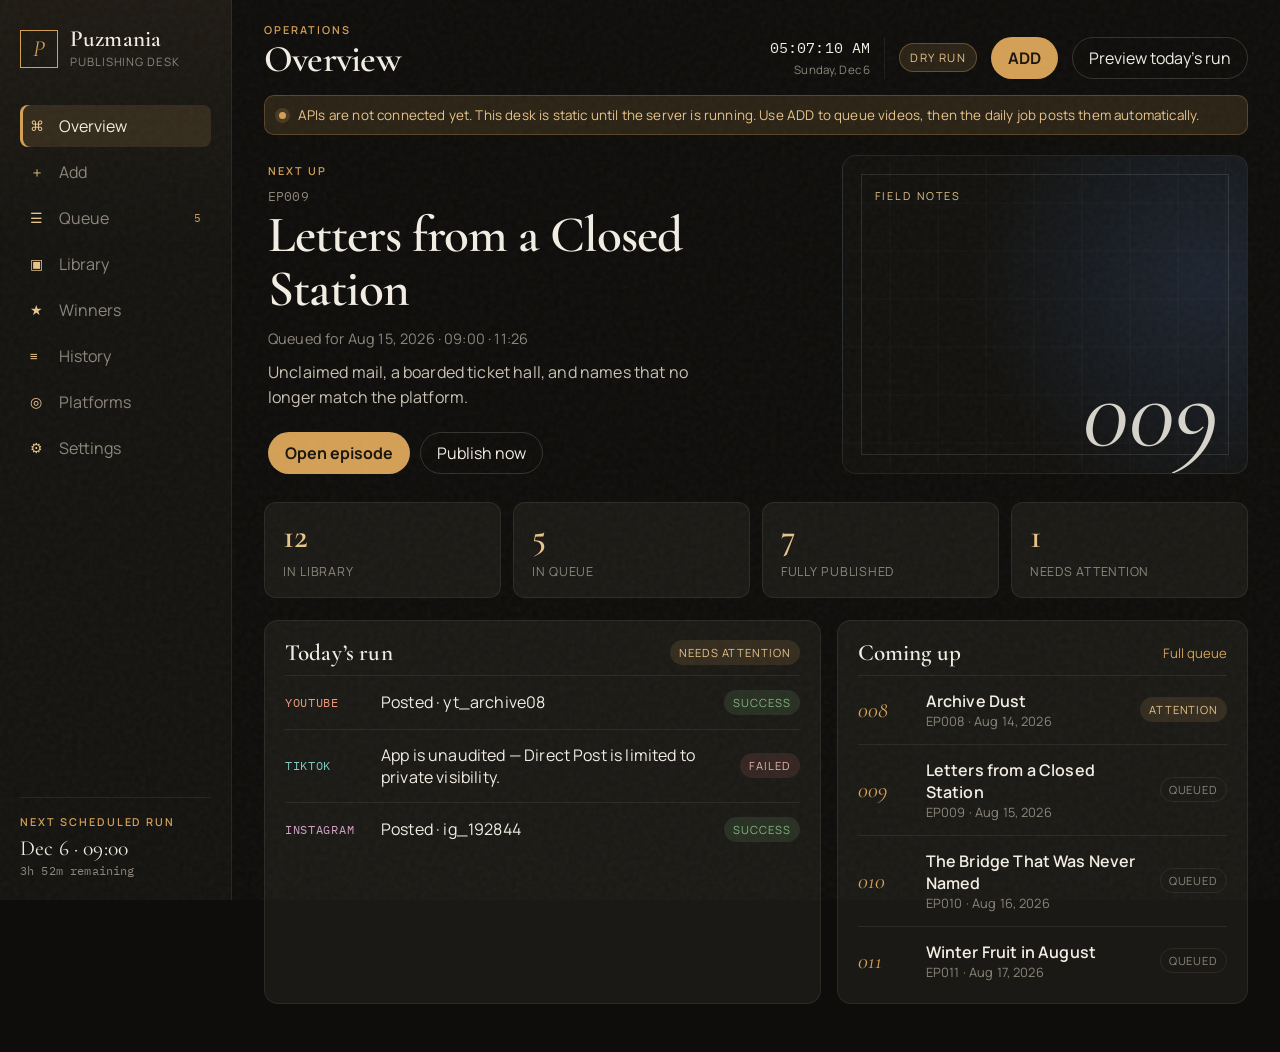
==== frontend/index.html @ 25e217ae "Prepare Puzmania for Railway and publish the source. EOF  Co-authored-by: Cursor <cursoragent@cursor" ====
<!DOCTYPE html>
<html lang="en">
  <head>
    <meta charset="UTF-8" />
    <meta name="viewport" content="width=device-width, initial-scale=1.0" />
    <title>Puzmania — Episode Publishing Desk</title>
    <link rel="icon" href="data:image/svg+xml,%3Csvg xmlns='http://www.w3.org/2000/svg' viewBox='0 0 32 32'%3E%3Crect fill='%230e0d0b' width='32' height='32'/%3E%3Ctext x='7' y='23' font-family='Georgia' font-size='16' fill='%23d4a056'%3EP%3C/text%3E%3C/svg%3E" />
    <link rel="preconnect" href="https://fonts.googleapis.com" />
    <link rel="preconnect" href="https://fonts.gstatic.com" crossorigin />
    <link
      href="https://fonts.googleapis.com/css2?family=Cormorant+Garamond:ital,wght@0,500;0,600;0,700;1,500;1,600&family=IBM+Plex+Mono:wght@400;500&family=Manrope:wght@400;500;600;700&display=swap"
      rel="stylesheet"
    />
    <link rel="stylesheet" href="css/styles.css?v=11" />
  </head>
  <body>
    <div class="grain" aria-hidden="true"></div>

    <aside class="rail">
      <div class="brand">
        <span class="brand-mark">P</span>
        <div>
          <p class="brand-name">Puzmania</p>
          <p class="brand-sub">Publishing desk</p>
        </div>
      </div>

      <nav class="nav" aria-label="Primary">
        <button class="nav-item is-active" data-view="overview">
          <span class="nav-ico" aria-hidden="true">⌘</span>
          Overview
        </button>
        <button class="nav-item" data-view="add">
          <span class="nav-ico" aria-hidden="true">＋</span>
          Add
        </button>
        <button class="nav-item" data-view="queue">
          <span class="nav-ico" aria-hidden="true">☰</span>
          Queue
          <span class="nav-count" id="nav-queue-count">4</span>
        </button>
        <button class="nav-item" data-view="library">
          <span class="nav-ico" aria-hidden="true">▣</span>
          Library
        </button>
        <button class="nav-item" data-view="winners">
          <span class="nav-ico" aria-hidden="true">★</span>
          Winners
        </button>
        <button class="nav-item" data-view="history">
          <span class="nav-ico" aria-hidden="true">≡</span>
          History
        </button>
        <button class="nav-item" data-view="platforms">
          <span class="nav-ico" aria-hidden="true">◎</span>
          Platforms
        </button>
        <button class="nav-item" data-view="settings">
          <span class="nav-ico" aria-hidden="true">⚙</span>
          Settings
        </button>
      </nav>

      <div class="rail-foot">
        <p class="kicker">Next scheduled run</p>
        <p class="next-run" id="next-run-label">15 Aug · 09:00</p>
        <p class="countdown" id="countdown">—</p>
      </div>
    </aside>

    <div class="workspace">
      <header class="topbar">
        <div>
          <p class="kicker" id="view-kicker">Operations</p>
          <h1 class="page-title" id="page-title">Overview</h1>
        </div>
        <div class="topbar-actions">
          <div class="clock-block">
            <span class="clock" id="live-clock">—</span>
            <span class="clock-sub" id="live-date">—</span>
          </div>
          <span class="badge badge-dry" id="dry-badge">Dry run</span>
          <button class="btn btn-primary" type="button" data-view="add">ADD</button>
          <button class="btn btn-ghost" type="button" id="btn-preview-run">Preview today’s run</button>
        </div>
      </header>

      <div class="notice" role="status">
        <span class="notice-dot"></span>
        <p>
          APIs are not connected yet. This desk is static until the server is running.
          Use ADD to queue videos, then the daily job posts them automatically.
        </p>
      </div>

      <main class="stage">
        <section class="view is-active" id="view-overview" data-title="Overview" data-kicker="Operations">
          <div class="hero">
            <div class="hero-copy">
              <p class="kicker">Next up</p>
              <p class="hero-id" id="hero-id">EP009</p>
              <h2 class="hero-title" id="hero-title">Letters from a Closed Station</h2>
              <p class="hero-meta" id="hero-meta">Queued for 15 Aug 2026 · 09:00 · 11:26</p>
              <p class="hero-desc" id="hero-desc"></p>
              <div class="hero-actions">
                <button class="btn btn-primary" type="button" data-action="open-next">Open episode</button>
                <button class="btn btn-ghost" type="button" data-action="simulate-publish">Publish now</button>
              </div>
            </div>
            <div class="hero-cover" id="hero-cover" aria-hidden="true">
              <span class="cover-series">Field Notes</span>
              <span class="cover-ep" id="hero-cover-ep">09</span>
            </div>
          </div>

          <div class="stat-row" id="stat-row"></div>

          <div class="split">
            <article class="panel">
              <div class="panel-head">
                <h3>Today’s run</h3>
                <span class="pill pill-warn" id="today-pill">Needs attention</span>
              </div>
              <ol class="run-list" id="today-run"></ol>
            </article>
            <article class="panel">
              <div class="panel-head">
                <h3>Coming up</h3>
                <button class="linkish" type="button" data-view="queue">Full queue</button>
              </div>
              <div class="coming-list" id="coming-list"></div>
            </article>
          </div>
        </section>

        <section class="view" id="view-add" hidden data-title="Add videos" data-kicker="Upload">
          <p class="lede wide">Select the videos and an optional text file. Choose where they go, the dates, and how many to post each day. They join the queue and publish automatically.</p>
          <form class="add-form" id="add-form">
            <article class="panel add-drop-panel">
              <h3>Files</h3>
              <label class="drop-zone" id="add-drop">
                <input type="file" id="add-videos" accept="video/mp4,video/quicktime,video/webm,.mp4,.mov,.m4v,.webm" multiple />
                <strong>ADD videos</strong>
                <span>Click or drop several videos here</span>
              </label>
              <ul class="file-list" id="add-video-list"></ul>
              <label class="file-pick">
                Text file (titles / captions)
                <input type="file" id="add-captions" accept=".txt,.csv,.md,text/plain,text/csv" />
              </label>
              <p class="hint" id="add-caption-name">Optional. CSV with title,description or one caption per video.</p>
            </article>
            <article class="panel">
              <h3>Where to display</h3>
              <p class="hint">Pick the platforms for this batch.</p>
              <div class="radio-stack" role="radiogroup" aria-label="Platforms">
                <label class="radio"><input type="radio" name="add-platforms" value="youtube" /> YouTube</label>
                <label class="radio"><input type="radio" name="add-platforms" value="instagram" /> Instagram</label>
                <label class="radio"><input type="radio" name="add-platforms" value="youtube_instagram" checked /> YouTube and Instagram</label>
                <label class="radio"><input type="radio" name="add-platforms" value="all" /> YouTube, Instagram, and TikTok</label>
              </div>
            </article>
            <article class="panel">
              <h3>When</h3>
              <div class="fields">
                <label>
                  Start date
                  <input type="date" id="add-start" required />
                </label>
                <label>
                  End date
                  <input type="date" id="add-end" required />
                </label>
                <label>
                  Videos per day
                  <input type="number" id="add-per-day" min="1" max="12" value="1" required />
                </label>
                <label>
                  Batch name
                  <input type="text" id="add-name" placeholder="Optional — e.g. Alien week" />
                </label>
              </div>
              <label class="check">
                <input type="checkbox" id="add-loop" checked />
                If there are not enough videos, start from the beginning again
              </label>
              <p class="add-preview" id="add-preview">Select videos to see the schedule.</p>
            </article>
            <div class="add-foot">
              <button class="btn btn-primary" type="submit" id="add-submit">Add to the list</button>
              <p class="hint" id="add-status"></p>
            </div>
          </form>
          <div class="campaign-list" id="campaign-list"></div>
        </section>

        <section class="view" id="view-queue" hidden data-title="Queue" data-kicker="Publishing">
          <div class="toolbar">
            <p class="lede">One episode leaves this list each scheduled morning. Skip, reorder, or re-trigger without waiting for APIs.</p>
            <div class="toolbar-actions">
              <button class="btn btn-ghost" type="button" id="btn-reset-queue">Restore order</button>
            </div>
          </div>
          <div class="table-wrap">
            <table class="sheet">
              <thead>
                <tr>
                  <th>Order</th>
                  <th>Episode</th>
                  <th>Scheduled</th>
                  <th>YouTube</th>
                  <th>TikTok</th>
                  <th>Instagram</th>
                  <th></th>
                </tr>
              </thead>
              <tbody id="queue-body"></tbody>
            </table>
          </div>
        </section>

        <section class="view" id="view-library" hidden data-title="Library" data-kicker="Catalogue">
          <div class="toolbar">
            <label class="search">
              <span class="sr-only">Search episodes</span>
              <input type="search" id="library-search" placeholder="Search title, id, or tag…" />
            </label>
            <div class="seg" role="tablist" aria-label="Library filter">
              <button class="seg-btn is-active" type="button" data-filter="all">All</button>
              <button class="seg-btn" type="button" data-filter="published">Published</button>
              <button class="seg-btn" type="button" data-filter="queued">Queued</button>
              <button class="seg-btn" type="button" data-filter="attention">Attention</button>
            </div>
          </div>
          <div class="library-grid" id="library-grid"></div>
        </section>

        <section class="view" id="view-winners" hidden data-title="Winners" data-kicker="Competition">
          <div class="toolbar">
            <p class="lede">Every third day the dummy winner clip plays first, with this week’s name written large on the video, then the puzzle video. Until real click-throughs exist, the desk uses a list of usernames and a random score. Later it uses members who tapped a Short and joined the site (clicks × multiplier).</p>
            <a class="btn btn-primary" id="join-site-link" href="/join" target="_blank" rel="noopener">Open join site</a>
          </div>
          <div class="stat-row" id="winners-stats"></div>
          <div class="split">
            <article class="panel">
              <div class="panel-head">
                <h3>On the videos</h3>
                <span class="pill pill-pending" id="next-intro-pill">Next intro —</span>
              </div>
              <ol class="winner-list" id="winner-list"></ol>
            </article>
            <article class="panel">
              <div class="panel-head">
                <h3>Click-through leaderboard</h3>
              </div>
              <p class="hint" id="leaderboard-hint">A visitor is caught the first time they tap a Short and land on the join site. After they sign up, those taps become points.</p>
              <ol class="winner-list" id="leaderboard-list"></ol>
              <form class="feature-form" id="feature-form">
                <label>
                  Use as next video winner
                  <select id="feature-member">
                    <option value="">Pick a real member…</option>
                  </select>
                </label>
                <button class="btn btn-ghost" type="submit">Name on next intro</button>
              </form>
              <p class="hint" id="feature-status"></p>
            </article>
          </div>
        </section>

        <section class="view" id="view-history" hidden data-title="History" data-kicker="Audit">
          <div class="toolbar">
            <p class="lede">Every attempt is kept — success, failure, and system notes. This is sample history until the state store is live.</p>
            <div class="seg">
              <button class="seg-btn is-active" type="button" data-hist="all">All</button>
              <button class="seg-btn" type="button" data-hist="youtube">YouTube</button>
              <button class="seg-btn" type="button" data-hist="tiktok">TikTok</button>
              <button class="seg-btn" type="button" data-hist="instagram">Instagram</button>
            </div>
          </div>
          <ol class="timeline" id="timeline"></ol>
        </section>

        <section class="view" id="view-platforms" hidden data-title="Platforms" data-kicker="Integrations">
          <p class="lede wide">Official APIs only. Connect credentials later — the modules are already isolated so each platform can go live on its own.</p>
          <div class="platform-grid" id="platform-grid"></div>
        </section>

        <section class="view" id="view-settings" hidden data-title="Settings" data-kicker="Configuration">
          <form class="settings" id="settings-form">
            <article class="panel">
              <h3>Schedule</h3>
              <div class="fields">
                <label>
                  Daily publish time
                  <input type="time" name="publishTime" />
                </label>
                <label>
                  Timezone
                  <input type="text" name="timezone" />
                </label>
                <label>
                  Episodes per run
                  <input type="number" name="episodesPerRun" min="1" max="5" />
                </label>
              </div>
            </article>
            <article class="panel">
              <h3>Retry policy</h3>
              <div class="fields">
                <label>
                  Attempts
                  <input type="number" name="retryAttempts" min="1" max="8" />
                </label>
                <label>
                  Backoff
                  <select name="retryBackoff">
                    <option value="exponential">Exponential</option>
                    <option value="linear">Linear</option>
                    <option value="fixed">Fixed delay</option>
                  </select>
                </label>
              </div>
            </article>
            <article class="panel">
              <h3>Notifications</h3>
              <label class="check">
                <input type="checkbox" name="notifyEmail" />
                Daily summary by email
              </label>
              <label class="check">
                <input type="checkbox" name="notifySlack" />
                Slack / Discord webhook
              </label>
              <label class="check">
                <input type="checkbox" name="alertOnFailure" />
                Immediate alert on permanent failure
              </label>
            </article>
            <article class="panel">
              <h3>Weekly winner intro</h3>
              <p class="hint">The clip in data/winner plays first every N days, with the winner’s name written large on the video.</p>
              <div class="fields">
                <label>
                  Winner source
                  <select name="winnerMode">
                    <option value="seed">Random names from our list</option>
                    <option value="clicks">Real members (clicks × multiplier)</option>
                  </select>
                </label>
                <label>
                  Points multiplier
                  <input type="number" name="pointsMultiplier" min="1" max="100000" />
                </label>
                <label>
                  Intro every (days)
                  <input type="number" name="winnerIntroDays" min="1" max="30" />
                </label>
              </div>
            </article>
            <article class="panel">
              <h3>Safety</h3>
              <label class="check">
                <input type="checkbox" name="dryRun" />
                Dry run — do not call platform APIs
              </label>
              <p class="hint">Keep this on until credentials exist. Simulated publishes update local queue state only.</p>
            </article>
            <article class="panel">
              <h3>Desktop icon</h3>
              <p class="hint">Creates a Puzmania shortcut on this Windows desktop. Double-click it to start the desk and open this screen.</p>
              <button class="btn btn-ghost" type="button" id="btn-desktop-shortcut">Create desktop icon</button>
            </article>
            <article class="panel">
              <h3>Google Drive library</h3>
              <p class="hint">For unattended posting, keep videos in Drive. Share the parent folder with the service account email, then set <code>GDRIVE_FOLDER_ID</code> and <code>GDRIVE_SERVICE_ACCOUNT_FILE</code> in <code>.env</code>. Sync runs on startup, every 15 minutes, and before the daily publish.</p>
              <button class="btn btn-ghost" type="button" data-gdrive-sync>Sync from Drive</button>
            </article>
            <div class="settings-foot">
              <button class="btn btn-primary" type="submit">Save settings</button>
              <p class="hint" id="settings-saved" hidden>Saved in this browser.</p>
            </div>
          </form>
        </section>
      </main>
    </div>

    <div class="drawer" id="drawer" hidden>
      <div class="drawer-backdrop" data-close-drawer></div>
      <aside class="drawer-panel" role="dialog" aria-modal="true" aria-labelledby="drawer-title">
        <button class="icon-close" type="button" data-close-drawer aria-label="Close">×</button>
        <p class="kicker" id="drawer-id">EP009</p>
        <h2 id="drawer-title">—</h2>
        <div class="drawer-cover" id="drawer-cover"></div>
        <dl class="meta-list" id="drawer-meta"></dl>
        <div class="platform-rows" id="drawer-platforms"></div>
        <div class="drawer-actions" id="drawer-actions"></div>
      </aside>
    </div>

    <div class="publish-overlay" id="publish-overlay" hidden>
      <div class="publish-card" role="dialog" aria-modal="true" aria-labelledby="publish-title">
        <p class="kicker" id="publish-kicker">Publishing</p>
        <h2 id="publish-title">—</h2>
        <p class="publish-status" id="publish-status">Starting…</p>
        <div class="publish-bar" aria-hidden="true">
          <div class="publish-bar-fill" id="publish-bar-fill"></div>
        </div>
        <ol class="publish-steps" id="publish-steps"></ol>
        <p class="publish-result" id="publish-result" hidden></p>
        <div class="publish-actions">
          <button class="btn btn-primary" type="button" id="publish-dismiss" hidden>Close</button>
        </div>
      </div>
    </div>

    <div class="toasts" id="toasts" aria-live="polite"></div>

    <script src="js/data.js?v=11"></script>
    <script src="js/api.js?v=11"></script>
    <script src="js/app.js?v=11"></script>
  </body>
</html>
---- frontend/css/styles.css ----
:root {
  --bg: #0e0d0b;
  --bg-2: #141310;
  --surface: #1a1915;
  --surface-2: #211f1a;
  --line: rgba(243, 238, 228, 0.08);
  --line-strong: rgba(243, 238, 228, 0.16);
  --text: #f3eee4;
  --muted: #8c867a;
  --faint: #5e5a52;
  --gold: #d4a056;
  --gold-2: #e8c48a;
  --gold-dim: rgba(212, 160, 86, 0.14);
  --ok: #7dba7a;
  --ok-dim: rgba(125, 186, 122, 0.14);
  --warn: #d4a056;
  --bad: #d4726a;
  --bad-dim: rgba(212, 114, 106, 0.14);
  --info: #8aa4b8;
  --yt: #ef9a7a;
  --tt: #7ec8c4;
  --ig: #d4a0c4;
  --serif: "Cormorant Garamond", "Palatino Linotype", Palatino, serif;
  --sans: "Manrope", "Avenir Next", "Segoe UI", sans-serif;
  --mono: "IBM Plex Mono", "Consolas", monospace;
  --rail: 232px;
  --radius: 14px;
  --shadow: 0 24px 60px rgba(0, 0, 0, 0.35);
}

*,
*::before,
*::after {
  box-sizing: border-box;
}

html,
body {
  margin: 0;
  min-height: 100%;
}

body {
  font-family: var(--sans);
  background: var(--bg);
  color: var(--text);
  display: grid;
  grid-template-columns: var(--rail) 1fr;
  min-height: 100vh;
  letter-spacing: 0.01em;
}

button,
input,
select {
  font: inherit;
  color: inherit;
}

button {
  cursor: pointer;
}

h1,
h2,
h3,
p {
  margin: 0;
}

.sr-only {
  position: absolute;
  width: 1px;
  height: 1px;
  padding: 0;
  margin: -1px;
  overflow: hidden;
  clip: rect(0, 0, 0, 0);
  border: 0;
}

.grain {
  pointer-events: none;
  position: fixed;
  inset: 0;
  z-index: 80;
  opacity: 0.045;
  background-image: url("data:image/svg+xml,%3Csvg viewBox='0 0 200 200' xmlns='http://www.w3.org/2000/svg'%3E%3Cfilter id='n'%3E%3CfeTurbulence type='fractalNoise' baseFrequency='0.85' numOctaves='4' stitchTiles='stitch'/%3E%3C/filter%3E%3Crect width='100%25' height='100%25' filter='url(%23n)'/%3E%3C/svg%3E");
}

.kicker {
  font-size: 0.68rem;
  letter-spacing: 0.18em;
  text-transform: uppercase;
  color: var(--gold);
  font-weight: 600;
}

/* Rail */

.rail {
  position: sticky;
  top: 0;
  height: 100vh;
  padding: 28px 20px 22px;
  border-right: 1px solid var(--line);
  background:
    linear-gradient(180deg, rgba(212, 160, 86, 0.05), transparent 28%),
    var(--bg-2);
  display: flex;
  flex-direction: column;
  gap: 36px;
}

.brand {
  display: flex;
  align-items: center;
  gap: 12px;
}

.brand-mark {
  width: 38px;
  height: 38px;
  border: 1px solid var(--gold);
  color: var(--gold);
  display: grid;
  place-items: center;
  font-family: var(--serif);
  font-size: 1.45rem;
  font-style: italic;
}

.brand-name {
  font-family: var(--serif);
  font-size: 1.45rem;
  line-height: 1;
  font-weight: 600;
}

.brand-sub {
  color: var(--muted);
  font-size: 0.72rem;
  margin-top: 3px;
  letter-spacing: 0.08em;
  text-transform: uppercase;
}

.nav {
  display: flex;
  flex-direction: column;
  gap: 4px;
}

.nav-item {
  display: flex;
  align-items: center;
  gap: 10px;
  width: 100%;
  background: transparent;
  border: 0;
  border-radius: 8px;
  color: var(--muted);
  padding: 10px 10px;
  text-align: left;
  transition: background 0.18s, color 0.18s;
}

.nav-item:hover {
  color: var(--text);
  background: rgba(243, 238, 228, 0.04);
}

.nav-item.is-active {
  color: var(--text);
  background: var(--gold-dim);
  box-shadow: inset 3px 0 0 var(--gold);
}

.nav-ico {
  width: 1.2rem;
  color: var(--gold-2);
  font-size: 0.85rem;
}

.nav-count {
  margin-left: auto;
  font-family: var(--mono);
  font-size: 0.7rem;
  color: var(--gold);
}

.rail-foot {
  margin-top: auto;
  padding-top: 16px;
  border-top: 1px solid var(--line);
}

.next-run {
  font-family: var(--serif);
  font-size: 1.35rem;
  margin: 6px 0 2px;
}

.countdown {
  font-family: var(--mono);
  font-size: 0.75rem;
  color: var(--muted);
}

/* Workspace */

.workspace {
  min-width: 0;
  padding: 22px 32px 48px;
}

.topbar {
  display: flex;
  justify-content: space-between;
  align-items: flex-end;
  gap: 24px;
  margin-bottom: 16px;
}

.page-title {
  font-family: var(--serif);
  font-size: 2.35rem;
  font-weight: 600;
  letter-spacing: -0.02em;
  line-height: 1;
  margin-top: 4px;
}

.topbar-actions {
  display: flex;
  align-items: center;
  gap: 14px;
}

.clock-block {
  text-align: right;
  padding-right: 14px;
  border-right: 1px solid var(--line);
}

.clock {
  display: block;
  font-family: var(--mono);
  font-size: 0.95rem;
}

.clock-sub {
  color: var(--muted);
  font-size: 0.72rem;
}

.badge {
  font-size: 0.72rem;
  letter-spacing: 0.12em;
  text-transform: uppercase;
  padding: 6px 10px;
  border-radius: 999px;
  border: 1px solid var(--line-strong);
}

.badge-dry {
  color: var(--gold-2);
  background: var(--gold-dim);
  border-color: rgba(212, 160, 86, 0.35);
}

.badge-live {
  color: var(--ok);
  background: var(--ok-dim);
  border-color: rgba(125, 186, 122, 0.35);
}

.notice {
  display: flex;
  gap: 12px;
  align-items: center;
  padding: 10px 14px;
  border: 1px solid rgba(212, 160, 86, 0.28);
  background: var(--gold-dim);
  border-radius: 10px;
  margin-bottom: 20px;
  color: var(--gold-2);
  font-size: 0.84rem;
  line-height: 1.4;
}

.notice-dot {
  width: 7px;
  height: 7px;
  border-radius: 50%;
  background: var(--gold);
  flex-shrink: 0;
  box-shadow: 0 0 0 4px rgba(212, 160, 86, 0.18);
}

.stage {
  position: relative;
}

.view {
  display: none;
}

.view.is-active {
  display: block;
  animation: rise 0.45s ease;
}

.view[hidden] {
  display: none !important;
}

@keyframes rise {
  from {
    opacity: 0;
    transform: translateY(8px);
  }
  to {
    opacity: 1;
    transform: none;
  }
}

.lede {
  color: var(--muted);
  max-width: 52ch;
  line-height: 1.55;
  font-size: 0.95rem;
}

.lede.wide {
  max-width: 70ch;
  margin-bottom: 22px;
}

/* Buttons */

.btn {
  border-radius: 999px;
  padding: 9px 16px;
  border: 1px solid transparent;
  transition: transform 0.15s, background 0.15s, border-color 0.15s;
}

.btn:hover {
  transform: translateY(-1px);
}

.btn-primary {
  background: var(--gold);
  color: #1a140c;
  font-weight: 700;
}

.btn-primary:hover {
  background: var(--gold-2);
}

.btn-ghost {
  background: transparent;
  border-color: var(--line-strong);
  color: var(--text);
}

.btn-ghost:hover {
  border-color: var(--gold);
}

.btn-danger {
  background: transparent;
  border-color: rgba(212, 114, 106, 0.45);
  color: #e7b4af;
}

.linkish {
  background: none;
  border: 0;
  color: var(--gold);
  padding: 0;
  font-size: 0.82rem;
}

.linkish:hover {
  color: var(--gold-2);
}

/* Hero */

.hero {
  display: grid;
  grid-template-columns: 1.15fr 0.85fr;
  gap: 28px;
  align-items: stretch;
  margin-bottom: 28px;
}

.hero-copy {
  padding: 8px 4px 0;
}

.hero-id {
  font-family: var(--mono);
  color: var(--muted);
  margin: 10px 0 4px;
  font-size: 0.82rem;
}

.hero-title {
  font-family: var(--serif);
  font-size: clamp(2.2rem, 4vw, 3.4rem);
  font-weight: 600;
  line-height: 1.05;
  letter-spacing: -0.02em;
}

.hero-meta {
  margin: 12px 0;
  color: var(--muted);
  font-size: 0.9rem;
}

.hero-desc {
  color: #c9c2b4;
  line-height: 1.55;
  max-width: 46ch;
}

.hero-actions {
  display: flex;
  gap: 10px;
  margin-top: 22px;
}

.hero-cover,
.card-cover,
.drawer-cover {
  position: relative;
  overflow: hidden;
  border-radius: var(--radius);
  min-height: 280px;
  border: 1px solid var(--line);
  background:
    radial-gradient(circle at 20% 20%, rgba(243, 238, 228, 0.14), transparent 42%),
    linear-gradient(145deg, #2a241c, #12110e 62%);
}

.hero-cover::before,
.card-cover::before,
.drawer-cover::before {
  content: "";
  position: absolute;
  inset: 0;
  background:
    linear-gradient(90deg, transparent 0, transparent 46px, rgba(243, 238, 228, 0.05) 47px, transparent 48px),
    linear-gradient(180deg, transparent 0, transparent 46px, rgba(243, 238, 228, 0.05) 47px, transparent 48px);
  background-size: 48px 48px;
  opacity: 0.7;
}

.hero-cover::after,
.card-cover::after {
  content: "";
  position: absolute;
  inset: 18px;
  border: 1px solid rgba(243, 238, 228, 0.12);
  pointer-events: none;
}

.cover-series,
.cover-ep {
  position: absolute;
  z-index: 1;
}

.cover-series {
  top: 32px;
  left: 32px;
  letter-spacing: 0.2em;
  text-transform: uppercase;
  font-size: 0.68rem;
  color: var(--gold-2);
}

.cover-ep {
  right: 28px;
  bottom: 18px;
  font-family: var(--serif);
  font-size: 6.5rem;
  font-style: italic;
  line-height: 0.8;
  color: rgba(243, 238, 228, 0.88);
}

.tone-0 { background: radial-gradient(circle at 80% 10%, #3d2a1c, #12110e 58%); }
.tone-1 { background: radial-gradient(circle at 20% 80%, #1c2e2c, #12110e 58%); }
.tone-2 { background: radial-gradient(circle at 70% 70%, #2c1c2a, #12110e 58%); }
.tone-3 { background: radial-gradient(circle at 10% 30%, #2a2618, #12110e 58%); }
.tone-4 { background: radial-gradient(circle at 90% 40%, #1c2430, #12110e 58%); }

/* Stats + panels */

.stat-row {
  display: grid;
  grid-template-columns: repeat(4, 1fr);
  gap: 12px;
  margin-bottom: 22px;
}

.stat {
  background: var(--surface);
  border: 1px solid var(--line);
  border-radius: 12px;
  padding: 16px 18px;
}

.stat b {
  display: block;
  font-family: var(--serif);
  font-size: 2.15rem;
  font-weight: 600;
  line-height: 1;
  margin-bottom: 6px;
  color: var(--gold-2);
}

.stat span {
  color: var(--muted);
  font-size: 0.78rem;
  letter-spacing: 0.06em;
  text-transform: uppercase;
}

.split {
  display: grid;
  grid-template-columns: 1.15fr 0.85fr;
  gap: 16px;
}

.panel {
  background: var(--surface);
  border: 1px solid var(--line);
  border-radius: var(--radius);
  padding: 18px 20px 8px;
}

.panel-head {
  display: flex;
  justify-content: space-between;
  align-items: center;
  margin-bottom: 8px;
}

.panel h3 {
  font-family: var(--serif);
  font-size: 1.45rem;
  font-weight: 600;
}

.pill {
  font-size: 0.7rem;
  letter-spacing: 0.08em;
  text-transform: uppercase;
  padding: 4px 8px;
  border-radius: 999px;
  border: 1px solid var(--line);
}

.pill-ok { color: var(--ok); background: var(--ok-dim); border-color: transparent; }
.pill-warn { color: var(--gold-2); background: var(--gold-dim); border-color: transparent; }
.pill-bad { color: #e7b4af; background: var(--bad-dim); border-color: transparent; }
.pill-pending { color: var(--muted); }

.run-list,
.coming-list,
.timeline {
  list-style: none;
  margin: 0;
  padding: 0;
}

.run-item,
.coming-item,
.time-item {
  display: grid;
  gap: 4px;
  padding: 14px 0;
  border-top: 1px solid var(--line);
}

.run-item {
  grid-template-columns: 92px 1fr auto;
  align-items: center;
}

.run-item .plat {
  font-family: var(--mono);
  font-size: 0.72rem;
  letter-spacing: 0.06em;
  text-transform: uppercase;
}

.plat.youtube { color: var(--yt); }
.plat.tiktok { color: var(--tt); }
.plat.instagram { color: var(--ig); }
.plat.system { color: var(--info); }

.coming-item {
  grid-template-columns: 64px 1fr auto;
  align-items: center;
  cursor: pointer;
}

.coming-item:hover .coming-title {
  color: var(--gold-2);
}

.coming-num {
  font-family: var(--serif);
  font-size: 1.4rem;
  font-style: italic;
  color: var(--gold);
}

.coming-title {
  font-weight: 600;
}

.coming-sub {
  color: var(--muted);
  font-size: 0.8rem;
}

/* Toolbar / table / library */

.toolbar {
  display: flex;
  justify-content: space-between;
  align-items: flex-end;
  gap: 16px;
  margin-bottom: 18px;
}

.search input,
.fields input,
.fields select {
  background: var(--surface);
  border: 1px solid var(--line-strong);
  border-radius: 10px;
  padding: 10px 12px;
  outline: none;
  min-width: 260px;
}

.search input:focus,
.fields input:focus,
.fields select:focus {
  border-color: var(--gold);
}

.seg {
  display: flex;
  gap: 4px;
  background: var(--surface);
  padding: 4px;
  border-radius: 999px;
  border: 1px solid var(--line);
}

.seg-btn {
  background: transparent;
  border: 0;
  color: var(--muted);
  padding: 6px 12px;
  border-radius: 999px;
}

.seg-btn.is-active {
  background: var(--gold-dim);
  color: var(--text);
}

.table-wrap {
  overflow: auto;
  border: 1px solid var(--line);
  border-radius: var(--radius);
  background: var(--surface);
}

.sheet {
  width: 100%;
  border-collapse: collapse;
  font-size: 0.9rem;
}

.sheet th {
  text-align: left;
  font-size: 0.7rem;
  letter-spacing: 0.12em;
  text-transform: uppercase;
  color: var(--muted);
  font-weight: 600;
  padding: 14px 16px;
  border-bottom: 1px solid var(--line);
}

.mono {
  font-family: var(--mono);
  font-size: 0.8rem;
  color: var(--muted);
}

.sheet td {
  padding: 14px 16px;
  border-bottom: 1px solid var(--line);
  vertical-align: middle;
}

.sheet tr:last-child td {
  border-bottom: 0;
}

.sheet tr:hover td {
  background: rgba(243, 238, 228, 0.025);
}

.ep-cell {
  display: flex;
  flex-direction: column;
  gap: 2px;
}

.ep-cell strong {
  font-weight: 600;
}

.ep-cell small {
  color: var(--muted);
  font-family: var(--mono);
  font-size: 0.72rem;
}

.row-actions {
  display: flex;
  gap: 6px;
  justify-content: flex-end;
}

.icon-btn {
  width: 32px;
  height: 32px;
  border-radius: 8px;
  border: 1px solid var(--line-strong);
  background: transparent;
  color: var(--text);
}

.icon-btn:hover:not(:disabled) {
  border-color: var(--gold);
  color: var(--gold);
}

.icon-btn:disabled {
  opacity: 0.3;
  cursor: not-allowed;
}

.library-grid {
  display: grid;
  grid-template-columns: repeat(auto-fill, minmax(240px, 1fr));
  gap: 16px;
}

.card {
  background: var(--surface);
  border: 1px solid var(--line);
  border-radius: var(--radius);
  overflow: hidden;
  cursor: pointer;
  transition: border-color 0.18s, transform 0.18s;
}

.card:hover {
  border-color: rgba(212, 160, 86, 0.45);
  transform: translateY(-2px);
}

.card-cover {
  min-height: 150px;
  border: 0;
  border-radius: 0;
}

.card-cover .cover-ep {
  font-size: 3.6rem;
  right: 16px;
  bottom: 8px;
}

.card-cover .cover-series {
  top: 16px;
  left: 16px;
}

.card-body {
  padding: 14px 16px 16px;
}

.card-body h3 {
  font-family: var(--serif);
  font-size: 1.25rem;
  line-height: 1.2;
  margin: 6px 0 8px;
}

.dots {
  display: flex;
  gap: 6px;
}

.dot {
  width: 8px;
  height: 8px;
  border-radius: 50%;
  background: var(--faint);
}

.dot.success { background: var(--ok); }
.dot.failed { background: var(--bad); }
.dot.pending { background: #6d675c; }
.dot.skipped { background: var(--info); }

/* Timeline */

.timeline {
  border-left: 1px solid var(--line-strong);
  margin-left: 8px;
}

.time-item {
  padding: 0 0 22px 22px;
  position: relative;
  border: 0;
  display: block;
}

.time-item::before {
  content: "";
  position: absolute;
  left: -5px;
  top: 6px;
  width: 9px;
  height: 9px;
  border-radius: 50%;
  background: var(--gold);
}

.time-item.failed::before { background: var(--bad); }
.time-item.success::before { background: var(--ok); }
.time-item.info::before { background: var(--info); }

.time-when {
  font-family: var(--mono);
  font-size: 0.72rem;
  color: var(--muted);
}

.time-detail {
  margin-top: 4px;
  color: #c9c2b4;
  line-height: 1.45;
}

/* Platforms */

.platform-grid {
  display: grid;
  grid-template-columns: repeat(3, 1fr);
  gap: 16px;
}

.plat-card {
  background: var(--surface);
  border: 1px solid var(--line);
  border-radius: var(--radius);
  padding: 22px;
  display: flex;
  flex-direction: column;
  gap: 12px;
  min-height: 280px;
}

.plat-card h3 {
  font-family: var(--serif);
  font-size: 2rem;
}

.plat-card .api {
  font-family: var(--mono);
  font-size: 0.75rem;
  color: var(--muted);
}

.plat-card p {
  color: #c9c2b4;
  line-height: 1.5;
  font-size: 0.92rem;
}

.switch {
  display: flex;
  align-items: center;
  justify-content: space-between;
  gap: 12px;
  margin-top: auto;
  padding-top: 12px;
  border-top: 1px solid var(--line);
  font-size: 0.85rem;
}

.toggle {
  width: 42px;
  height: 24px;
  border-radius: 999px;
  border: 0;
  background: #3a372f;
  position: relative;
}

.toggle::after {
  content: "";
  position: absolute;
  top: 3px;
  left: 3px;
  width: 18px;
  height: 18px;
  border-radius: 50%;
  background: #c9c2b4;
  transition: transform 0.18s, background 0.18s;
}

.toggle.is-on {
  background: rgba(212, 160, 86, 0.45);
}

.toggle.is-on::after {
  transform: translateX(18px);
  background: var(--gold);
}

/* Settings */

.settings {
  display: grid;
  grid-template-columns: 1fr 1fr;
  gap: 16px;
}

.settings .panel {
  padding-bottom: 20px;
}

.fields {
  display: grid;
  gap: 12px;
  margin-top: 14px;
}

.fields label,
.check {
  display: grid;
  gap: 6px;
  font-size: 0.82rem;
  color: var(--muted);
}

.fields input,
.fields select {
  min-width: 0;
  width: 100%;
}

.check {
  grid-template-columns: 18px 1fr;
  align-items: center;
  margin-top: 10px;
  color: var(--text);
}

.hint {
  color: var(--muted);
  font-size: 0.8rem;
  margin-top: 8px;
  line-height: 1.4;
}

.settings-foot {
  grid-column: 1 / -1;
  display: flex;
  align-items: center;
  gap: 14px;
}

/* Drawer */

.drawer[hidden] {
  display: none;
}

.drawer {
  position: fixed;
  inset: 0;
  z-index: 40;
}

.drawer-backdrop {
  position: absolute;
  inset: 0;
  background: rgba(8, 7, 6, 0.62);
}

.drawer-panel {
  position: absolute;
  top: 0;
  right: 0;
  height: 100%;
  width: min(420px, 100%);
  background: var(--bg-2);
  border-left: 1px solid var(--line);
  padding: 28px 26px 40px;
  overflow: auto;
  box-shadow: var(--shadow);
  animation: slide 0.28s ease;
}

@keyframes slide {
  from { transform: translateX(24px); opacity: 0; }
  to { transform: none; opacity: 1; }
}

.icon-close {
  position: absolute;
  top: 16px;
  right: 16px;
  width: 36px;
  height: 36px;
  border-radius: 50%;
  border: 1px solid var(--line-strong);
  background: transparent;
  font-size: 1.3rem;
  line-height: 1;
}

.drawer-panel h2 {
  font-family: var(--serif);
  font-size: 2rem;
  line-height: 1.15;
  margin: 6px 0 18px;
}

.drawer-cover {
  min-height: 160px;
  margin-bottom: 18px;
}

.meta-list {
  display: grid;
  gap: 8px;
  margin: 0 0 18px;
}

.meta-list div {
  display: grid;
  grid-template-columns: 110px 1fr;
  gap: 8px;
  font-size: 0.88rem;
}

.meta-list dt {
  color: var(--muted);
}

.platform-rows {
  display: grid;
  gap: 8px;
  margin-bottom: 20px;
}

.p-row {
  display: flex;
  justify-content: space-between;
  gap: 10px;
  padding: 10px 12px;
  border: 1px solid var(--line);
  border-radius: 10px;
  font-size: 0.85rem;
}

.p-row code {
  font-family: var(--mono);
  font-size: 0.72rem;
  color: var(--muted);
}

.drawer-actions {
  display: flex;
  flex-wrap: wrap;
  gap: 8px;
}

/* Toasts */

.toasts {
  position: fixed;
  right: 24px;
  bottom: 24px;
  z-index: 90;
  display: grid;
  gap: 8px;
}

.toast {
  min-width: 260px;
  max-width: 360px;
  background: var(--surface-2);
  border: 1px solid var(--line-strong);
  border-radius: 12px;
  padding: 12px 14px;
  box-shadow: var(--shadow);
  animation: rise 0.25s ease;
}

.toast b {
  display: block;
  margin-bottom: 4px;
}

.toast span {
  color: var(--muted);
  font-size: 0.82rem;
}

.toast-ok {
  border-color: rgba(125, 186, 122, 0.45);
}

.toast-bad {
  border-color: rgba(212, 114, 106, 0.5);
}

.btn:disabled {
  opacity: 0.55;
  cursor: not-allowed;
  transform: none;
}

.publish-overlay {
  position: fixed;
  inset: 0;
  z-index: 70;
  display: grid;
  place-items: center;
  padding: 24px;
  background: rgba(8, 7, 6, 0.72);
}

.publish-overlay[hidden] {
  display: none;
}

.publish-card {
  width: min(440px, 100%);
  background: var(--surface-2);
  border: 1px solid var(--line-strong);
  border-radius: 16px;
  padding: 22px 22px 20px;
  box-shadow: var(--shadow);
}

.publish-card h2 {
  font-family: var(--serif);
  font-size: 1.7rem;
  margin: 6px 0 10px;
}

.publish-status {
  color: var(--muted);
  font-size: 0.88rem;
  line-height: 1.45;
  min-height: 2.6em;
}

.publish-bar {
  height: 8px;
  border-radius: 999px;
  background: rgba(243, 238, 228, 0.08);
  overflow: hidden;
  margin: 12px 0 16px;
}

.publish-bar-fill {
  height: 100%;
  width: 0%;
  border-radius: inherit;
  background: linear-gradient(90deg, var(--gold), var(--gold-2));
  transition: width 0.35s ease;
}

.publish-steps {
  list-style: none;
  margin: 0 0 16px;
  padding: 0;
  display: grid;
  gap: 8px;
}

.publish-step {
  display: grid;
  grid-template-columns: 14px 1fr;
  gap: 10px;
  align-items: start;
  padding: 8px 10px;
  border: 1px solid var(--line);
  border-radius: 10px;
}

.publish-step strong {
  display: block;
  font-size: 0.86rem;
}

.publish-step small {
  display: block;
  color: var(--muted);
  font-size: 0.75rem;
  margin-top: 2px;
  line-height: 1.4;
}

.publish-step-mark {
  width: 10px;
  height: 10px;
  margin-top: 5px;
  border-radius: 50%;
  background: var(--faint);
}

.publish-step.is-running .publish-step-mark {
  background: var(--gold);
  box-shadow: 0 0 0 4px var(--gold-dim);
}

.publish-step.is-success .publish-step-mark {
  background: var(--ok);
}

.publish-step.is-error .publish-step-mark {
  background: var(--bad);
}

.publish-step.is-skipped .publish-step-mark {
  background: var(--info);
}

.publish-result {
  font-size: 0.88rem;
  line-height: 1.5;
  white-space: pre-wrap;
  margin: 0 0 14px;
  color: #c9c2b4;
}

.publish-result.is-ok {
  color: var(--ok);
}

.publish-result.is-bad {
  color: #e7b4af;
}

.publish-actions {
  display: flex;
  justify-content: flex-end;
}

.add-form {
  display: grid;
  grid-template-columns: 1.1fr 0.9fr;
  gap: 16px;
  margin-top: 18px;
}

.add-form .add-drop-panel {
  grid-row: span 2;
}

.add-foot {
  grid-column: 1 / -1;
  display: flex;
  align-items: center;
  gap: 14px;
}

.drop-zone {
  display: grid;
  place-items: center;
  gap: 6px;
  min-height: 160px;
  border: 1px dashed rgba(212, 160, 86, 0.45);
  border-radius: 12px;
  background: rgba(212, 160, 86, 0.06);
  text-align: center;
  padding: 20px;
  color: var(--muted);
  cursor: pointer;
}

.drop-zone strong {
  color: var(--gold-2);
  font-size: 1.05rem;
}

.drop-zone input {
  display: none;
}

.drop-zone.is-over {
  border-color: var(--gold);
  background: rgba(212, 160, 86, 0.14);
}

.file-list {
  list-style: none;
  margin: 12px 0 0;
  padding: 0;
  display: grid;
  gap: 6px;
  max-height: 220px;
  overflow: auto;
}

.file-list li {
  font-family: var(--mono);
  font-size: 0.75rem;
  color: var(--muted);
  padding: 6px 8px;
  border: 1px solid var(--line);
  border-radius: 8px;
}

.file-pick {
  display: grid;
  gap: 6px;
  margin-top: 16px;
  font-size: 0.82rem;
  color: var(--muted);
}

.radio-stack {
  display: grid;
  gap: 8px;
  margin-top: 12px;
}

.radio {
  display: flex;
  align-items: center;
  gap: 10px;
  color: var(--text);
  font-size: 0.92rem;
}

.add-preview {
  margin-top: 14px;
  color: var(--gold-2);
  font-size: 0.9rem;
  line-height: 1.45;
}

.campaign-list {
  margin-top: 28px;
  display: grid;
  gap: 10px;
}

.campaign-row {
  display: grid;
  grid-template-columns: 1fr auto auto;
  gap: 12px;
  align-items: center;
  padding: 14px 16px;
  border: 1px solid var(--line);
  border-radius: 12px;
  background: var(--surface);
}

.campaign-row strong {
  display: block;
}

.campaign-row small {
  color: var(--muted);
  font-family: var(--mono);
  font-size: 0.72rem;
}

.winner-list {
  list-style: none;
  margin: 0;
  padding: 0;
  display: grid;
  gap: 10px;
}

.winner-list li {
  padding: 12px 14px;
  border: 1px solid var(--line);
  border-radius: 10px;
  display: flex;
  justify-content: space-between;
  gap: 12px;
}

.winner-list b {
  font-family: var(--serif);
  font-size: 1.2rem;
}

.feature-form {
  display: grid;
  gap: 10px;
  margin-top: 16px;
}

.feature-form select {
  width: 100%;
  margin-top: 6px;
}

@media (max-width: 1100px) {
  .add-form {
    grid-template-columns: 1fr;
  }
}

@media (max-width: 1100px) {
  .split,
  .platform-grid,
  .settings {
    grid-template-columns: 1fr;
  }

  .stat-row {
    grid-template-columns: 1fr 1fr;
  }
}

@media (max-width: 920px) {
  .hero {
    grid-template-columns: 1fr;
  }

  .hero-cover {
    min-height: 200px;
  }
}

@media (max-width: 860px) {
  body {
    grid-template-columns: 1fr;
  }

  .rail {
    height: auto;
    position: relative;
    flex-direction: row;
    flex-wrap: wrap;
    gap: 16px;
  }

  .nav {
    flex-direction: row;
    flex-wrap: wrap;
    width: 100%;
  }

  .rail-foot {
    display: none;
  }

  .workspace {
    padding: 20px 16px 40px;
  }

  .topbar {
    flex-direction: column;
    align-items: flex-start;
  }
}

@media (prefers-reduced-motion: reduce) {
  .view.is-active,
  .drawer-panel,
  .toast,
  .btn,
  .card {
    animation: none;
    transition: none;
  }
}
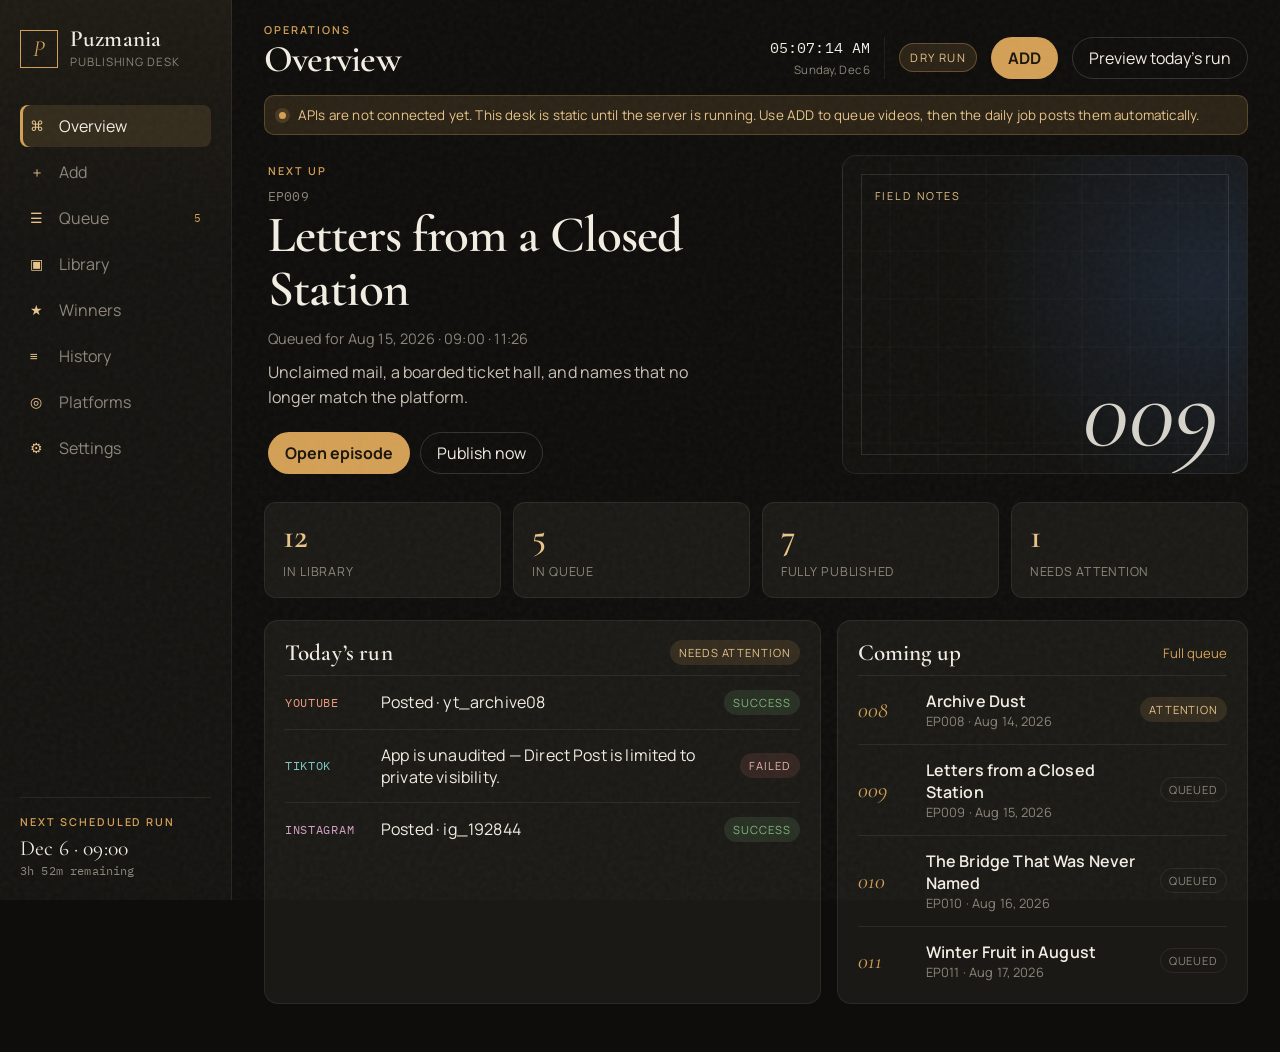
==== commit cd2c310a: "Show each Drive video in the library as soon as that file finishes downloading. Co-authored-by: Curs" ====
--- a/frontend/index.html
+++ b/frontend/index.html
@@ -225,6 +225,7 @@
               <span class="sr-only">Search episodes</span>
               <input type="search" id="library-search" placeholder="Search title, id, or tag…" />
             </label>
+            <p class="hint" id="library-sync" hidden></p>
             <div class="seg" role="tablist" aria-label="Library filter">
               <button class="seg-btn is-active" type="button" data-filter="all">All</button>
               <button class="seg-btn" type="button" data-filter="published">Published</button>
@@ -419,6 +420,6 @@
 
     <script src="js/data.js?v=11"></script>
     <script src="js/api.js?v=11"></script>
-    <script src="js/app.js?v=11"></script>
+    <script src="js/app.js?v=12"></script>
   </body>
 </html>
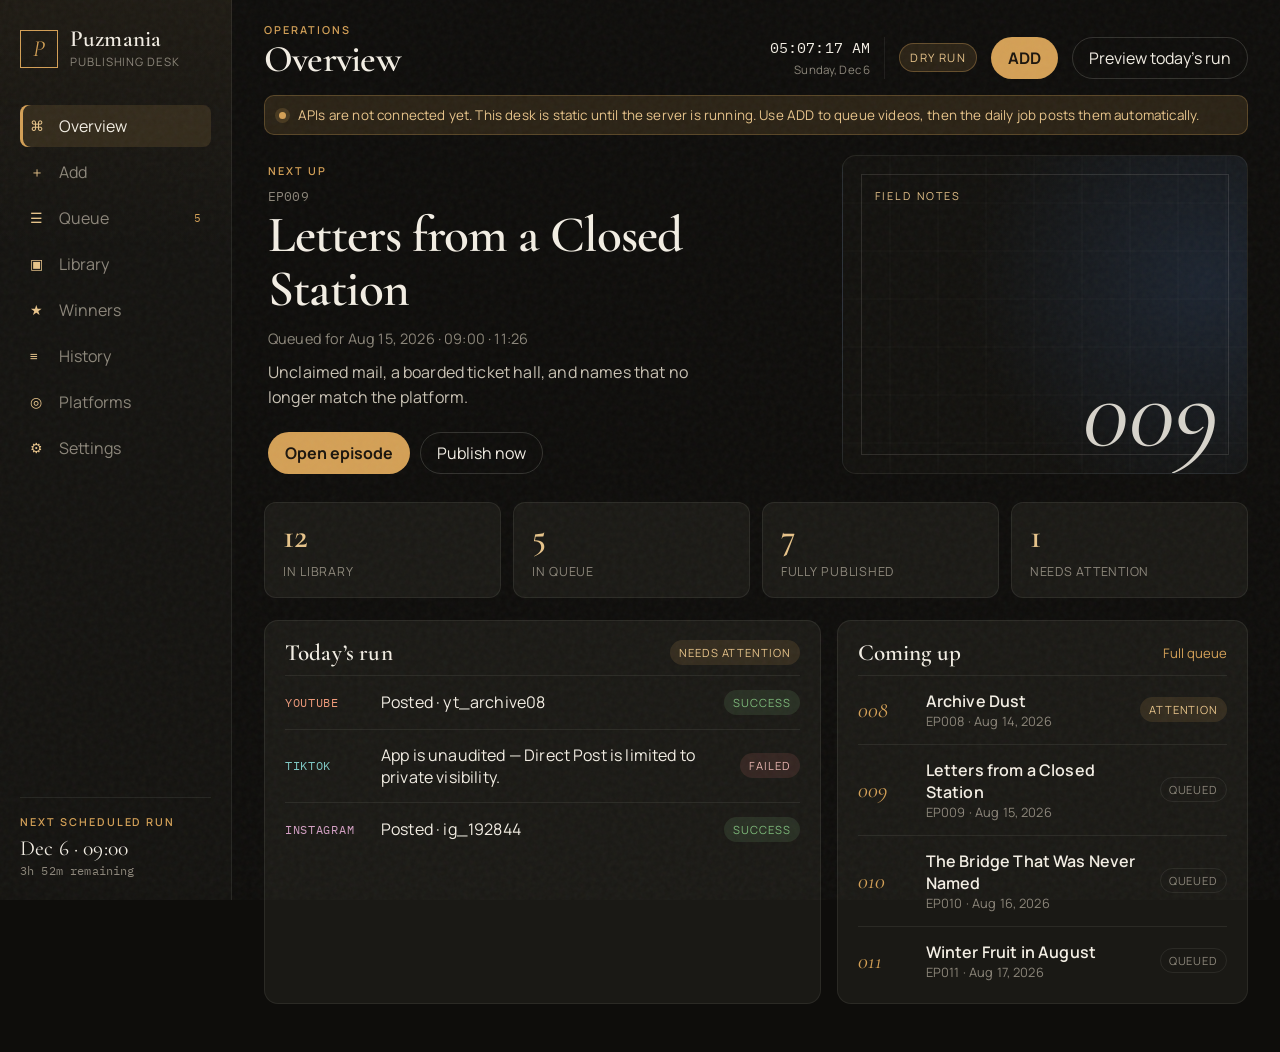
==== commit 610b58b0: "Open the site on a playful landing and winner page, and keep the publishing desk behind studio login" ====
--- a/frontend/index.html
+++ b/frontend/index.html
@@ -18,7 +18,7 @@
 
     <aside class="rail">
       <div class="brand">
-        <span class="brand-mark">P</span>
+        <a class="brand-mark" href="/" aria-label="Puzmania home">P</a>
         <div>
           <p class="brand-name">Puzmania</p>
           <p class="brand-sub">Publishing desk</p>
--- a/frontend/css/styles.css
+++ b/frontend/css/styles.css
@@ -128,6 +128,7 @@
   font-family: var(--serif);
   font-size: 1.45rem;
   font-style: italic;
+  text-decoration: none;
 }
 
 .brand-name {
